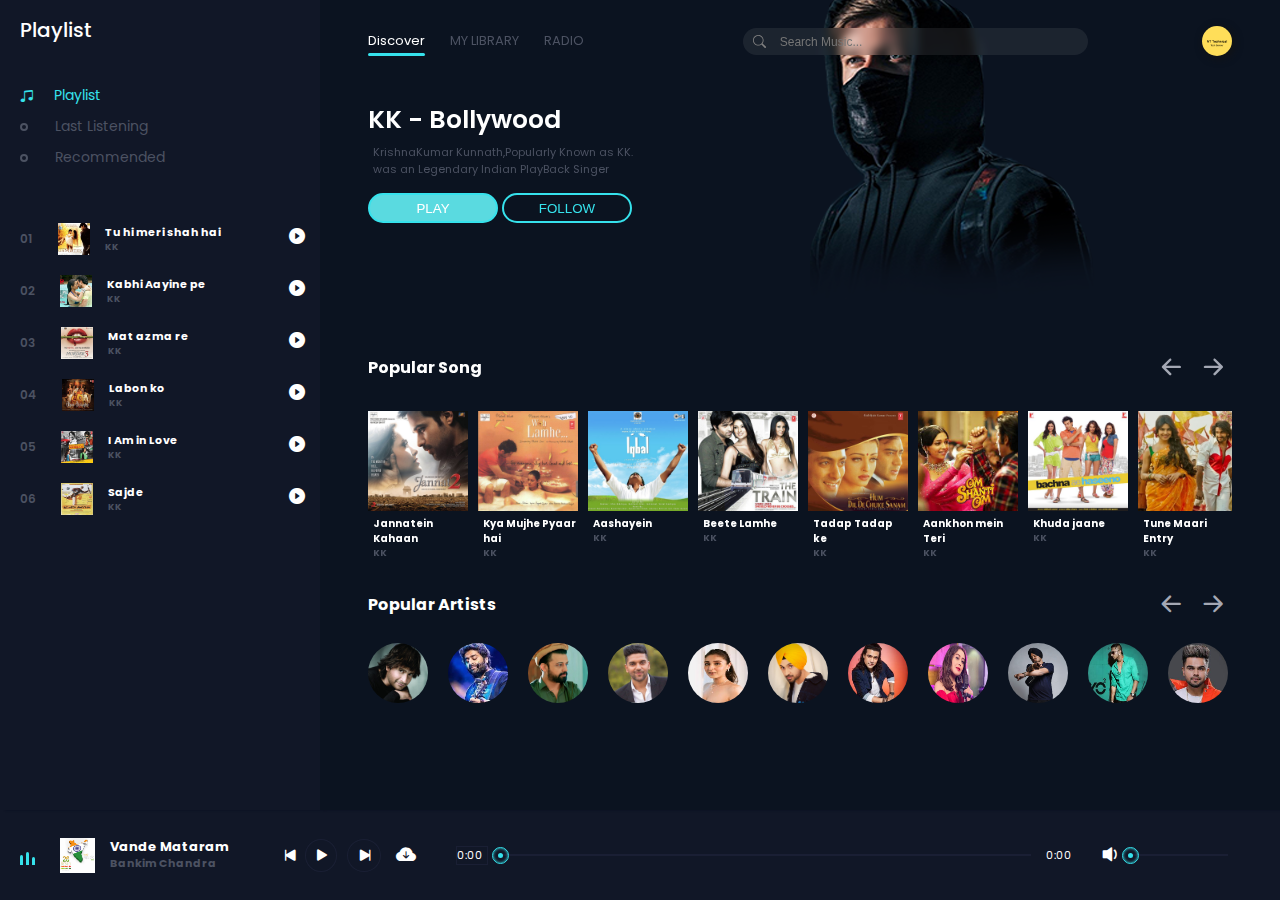
==== kk.html @ ccb330b7 "commit message" ====
<!DOCTYPE html>
<html lang="en">

<head>
    <meta charset="UTF-8">
    <meta name="viewport" content="width=device-width, initial-scale=1.0">
    <link rel="stylesheet" href="https://cdn.jsdelivr.net/npm/bootstrap-icons@1.7.2/font/bootstrap-icons.css">
    <link rel="stylesheet" href="style.css">
    <link rel="stylesheet" href="media.css">
    <title>Music App</title>
</head>

<body>
    <header>
        <div class="menu_side">
            <h6 id="menu_list_active_buttons"><i class="bi bi-music-note-list"></i></h6>
            <h1>Playlist</h1>
            <div class="playlist">
                <h4 class="active"><span></span><i class="bi bi-music-note-beamed"></i> Playlist</h4>
                <h4><span></span><i class="bi bi-music-note-beamed"></i> Last Listening</h4>
                <h4><span></span><i class="bi bi-music-note-beamed"></i> Recommended</h4>
            </div>
            <div class="menu_song">
                <li class="songItem">
                    <span>01</span>
                    <img src="img/1.jpg" alt="Alan">
                    <h5>
                        On My Way
                        <div class="subtitle">Alan Walker</div>
                    </h5>
                    <i class="bi playListPlay bi-play-circle-fill" id="1"></i>
                </li>
                <li class="songItem">
                    <span>02</span>
                    <img src="img/1.jpg" alt="Alan">
                    <h5>
                        On My Way
                        <div class="subtitle">Alan Walker</div>
                    </h5>
                    <i class="bi playListPlay bi-play-circle-fill" id="2"></i>
                </li>
                <li class="songItem">
                    <span>03</span>
                    <img src="img/1.jpg" alt="Alan">
                    <h5>
                        On My Way
                        <div class="subtitle">Alan Walker</div>
                    </h5>
                    <i class="bi playListPlay bi-play-circle-fill" id="3"></i>
                </li>
                <li class="songItem">
                    <span>04</span>
                    <img src="img/1.jpg" alt="Alan">
                    <h5>
                        On My Way
                        <div class="subtitle">Alan Walker</div>
                    </h5>
                    <i class="bi playListPlay bi-play-circle-fill" id="4"></i>
                </li>
                <li class="songItem">
                    <span>05</span>
                    <img src="img/1.jpg" alt="Alan">
                    <h5>
                        On My Way
                        <div class="subtitle">Alan Walker</div>
                    </h5>
                    <i class="bi playListPlay bi-play-circle-fill" id="5"></i>
                </li>
                <li class="songItem">
                    <span>06</span>
                    <img src="img/1.jpg" alt="Alan">
                    <h5>
                        On My Way
                        <div class="subtitle">Alan Walker</div>
                    </h5>
                    <i class="bi playListPlay bi-play-circle-fill" id="6"></i>
                </li>
            </div>
        </div>


        <div class="song_side">
            <nav>
                <ul>
                    <li>Discover <span></span></li>
                    <li>MY LIBRARY</li>
                    <li>RADIO</li>
                </ul>
                <div class="search">
                    <div class="search_results"></div>
                    <i class="bi bi-search"></i>
                    <input type="text" placeholder="Search Music...">
                </div>
                <div class="user">
                    <img src="img/KDS CODER.png" alt="User" title="KDS CODER (Jahid Khan)">
                </div>
            </nav>
            <div class="content">
                <h1>KK - Bollywood </h1>
                <p>
                    KrishnaKumar Kunnath,Popularly Known as KK.
                    <br>
                    was an Legendary Indian PlayBack Singer
                </p>
                <div class="buttons">
                    <button>PLAY</button>
                    <button>FOLLOW</button>
                </div>
            </div>
            <div class="popular_song">
                <div class="h4">
                    <h4>Popular Song</h4>
                    <div class="btn_s">
                        <i id="left_scroll" class="bi bi-arrow-left-short" style="font-size: 2.4rem;"></i>
                        <i id="right_scroll" class="bi bi-arrow-right-short" style="font-size: 2.4rem;"></i>
                    </div>
                </div>
                <div class="pop_song">
                    <li class="songItem">
                        <div class="img_play">
                            <img src="img/1.jpg" alt="alan">
                            <i class="bi playListPlay bi-play-circle-fill" id="7"></i>
                        </div>
                        <h5>On My Way
                            <br>
                            <div class="subtitle">Alan Walker</div>
                        </h5>
                    </li>
                    <li class="songItem">
                        <div class="img_play">
                            <img src="img/1.jpg" alt="alan">
                            <i class="bi playListPlay bi-play-circle-fill" id="8"></i>
                            <!-- change All id  -->
                        </div>
                        <h5>On My Way
                            <br>
                            <div class="subtitle">Alan Walker</div>
                        </h5>
                    </li>
                    <li class="songItem">
                        <div class="img_play">
                            <img src="img/1.jpg" alt="alan">
                            <i class="bi playListPlay bi-play-circle-fill" id="9"></i>
                        </div>
                        <h5>On My Way
                            <br>
                            <div class="subtitle">Alan Walker</div>
                        </h5>
                    </li>
                    <li class="songItem">
                        <div class="img_play">
                            <img src="img/1.jpg" alt="alan">
                            <i class="bi playListPlay bi-play-circle-fill" id="10"></i>
                        </div>
                        <h5>On My Way
                            <br>
                            <div class="subtitle">Alan Walker</div>
                        </h5>
                    </li>
                    <li class="songItem">
                        <div class="img_play">
                            <img src="img/1.jpg" alt="alan">
                            <i class="bi playListPlay bi-play-circle-fill" id="11"></i>
                        </div>
                        <h5>On My Way
                            <br>
                            <div class="subtitle">Alan Walker</div>
                        </h5>
                    </li>
                    <li class="songItem">
                        <div class="img_play">
                            <img src="img/1.jpg" alt="alan">
                            <i class="bi playListPlay bi-play-circle-fill" id="12"></i>
                        </div>
                        <h5>On My Way
                            <br>
                            <div class="subtitle">Alan Walker</div>
                        </h5>
                    </li>
                    <li class="songItem">
                        <div class="img_play">
                            <img src="img/1.jpg" alt="alan">
                            <i class="bi playListPlay bi-play-circle-fill" id="13"></i>
                        </div>
                        <h5>On My Way
                            <br>
                            <div class="subtitle">Alan Walker</div>
                        </h5>
                    </li>
                    <li class="songItem">
                        <div class="img_play">
                            <img src="img/1.jpg" alt="alan">
                            <i class="bi playListPlay bi-play-circle-fill" id="14"></i>
                        </div>
                        <h5>On My Way
                            <br>
                            <div class="subtitle">Alan Walker</div>
                        </h5>
                    </li>
                    <li class="songItem">
                        <div class="img_play">
                            <img src="img/1.jpg" alt="alan">
                            <i class="bi playListPlay bi-play-circle-fill" id="15"></i>
                        </div>
                        <h5>On My Way
                            <br>
                            <div class="subtitle">Alan Walker</div>
                        </h5>
                    </li>
                </div>
            </div>
            <div class="popular_artists">
                <div class="h4">
                    <h4>Popular Artists</h4>
                    <div class="btn_s">
                        <i id="left_scrolls" class="bi bi-arrow-left-short" style="font-size: 2.4rem;"></i>
                        <i id="right_scrolls" class="bi bi-arrow-right-short" style="font-size: 2.4rem;"></i>
                    </div>
                </div>
                <div class="item">

                    <li>
                        <a href="kk.html"> <img src="img/kk.jpeg" alt="Alan Walker" title="KK"></a>
                    </li>
                    <li>
                        <img src="img/arjit.jpg" alt="Arjit Singh" title="Arjit Singh">
                    </li>
                    <li>
                        <img src="img/atif.jpeg" alt="Atif Aslam" title="Atif Aslam">
                    </li>
                    <li>
                        <img src="img/guru.jpg" alt="Guru RAndawa" title="Guru Randawa">
                    </li>
                    <li>
                        <img src="img/dhvani.jpg" alt="Dhvani" title="Dhvani">
                    </li>
                    <li>
                        <img src="img/Diljit_Dosanjh.jpg" alt="Diljit Dosanjh" title="Diljit Dosanjh">
                    </li>
                    <li>
                        <img src="img/jubin.jpeg" alt="Jubin Nautiyal" title="Jubin Nautiyal">
                    </li>
                    <li>
                        <img src="img/neha.jpg" alt="Neha Kakker" title="Neha Kakker">
                    </li>
                    <li>
                        <img src="img/sidhu.jpg" alt="Justin Bieber" title="Sidhu Moosewala">
                    </li>
                    <li>
                        <img src="img/honey.jpg" alt="Honey Singh" title="Honey Singh">
                    </li>
                    <li>
                        <img src="img/akhil.jpg" alt="Akhil" title="Akhil">
                    </li>
                    <!-- change all img  -->
                </div>
            </div>
        </div>


        <div class="master_play">
            <div class="wave">
                <div class="wave1"></div>
                <div class="wave1"></div>
                <div class="wave1"></div>
            </div>
            <img src="img/26th.jpg" alt="Alan" id="poster_master_play">
            <h5 id="title">Vande Mataram<br>
                <div class="subtitle">Bankim Chandra</div>
            </h5>
            <div class="icon">
                <!-- <i class="bi bi-skip-start-fill" id="back"></i>
            <i class="bi bi-play-fill" id="masterPlay"></i>
            <i class="bi bi-skip-end-fill" id="next"></i> -->
                <!-- <i class="bi shuffle bi-music-note-beamed">next</i> -->
                <i class="bi bi-skip-start-fill" id="back"></i>
                <i class="bi bi-play-fill" id="masterPlay"></i>
                <i class="bi bi-skip-end-fill" id="next" accesskey="n"></i>
                <a href="#" download id="download_music"><i class="bi bi-cloud-arrow-down-fill"></i></a>
            </div>
            <span id="currentStart">0:00</span>
            <div class="bar">
                <input type="range" id="seek" min="0" value="0" max="100">
                <div class="bar2" id="bar2"></div>
                <div class="dot"></div>
            </div>
            <span id="currentEnd">0:00</span>

            <div class="vol">
                <i class="bi bi-volume-down-fill" id="vol_icon"></i>
                <input type="range" id="vol" min="0" value="30" max="100">
                <div class="vol_bar"></div>
                <div class="dot" id="vol_dot"></div>
            </div>
        </div>
    </header>
    <script src="kk.js"></script>
    <script>
        let menu_list_active_button = document.getElementById('menu_list_active_button');
        let menu_side = document.getElementsByClassName('menu_side')[0];

        menu_list_active_buttons.addEventListener('click', () => {
            menu_side.style.transform = "unset";
            menu_list_active_button.style.opacity = 0;
        })

        let song_side = document.getElementsByClassName('menu_list_active_button')[0];

        song_side.addEventListener('click', () => {
            menu_side.style.transform = "translateX(-100%)";
            menu_list_active_button.style.opacity = 1;
            menu_side.style.transform = "set";
        })
    </script>
</body>

</html>
---- style.css ----
/* Google Font 'Poppins'  */
@import url('https://fonts.googleapis.com/css2?family=Poppins:wght@100;200;300;400;500;600;700;800;900&display=swap');
* {
    padding: 0%;
    margin: 0%;
    box-sizing: border-box;
}

body {
    width: 100%;
    height: 100vh;
    background-color: #131312;
    font-family: 'Poppins' , sans-serif;
    display: flex;
    align-items: center;
    justify-content: center;
}

header {
    width: 100%;
    height: 100%;
    /* border: 1px solid #fff; */
    display: flex;
    flex-wrap: wrap;
    overflow: hidden;
}

header .menu_side, .song_side {
    position: relative;
    width: 25%;
    height: 90%;
    /* border: 1px solid #fff; */
    background-color: #111727;
    box-shadow: 5px 0px 2px #090f1f;
    color: #fff;
}

header .song_side {
    width: 75%;
    background: #0b1320;
}

header .master_play {
    width: 100%;
    height: 10%;
    background: #111727;
    box-shadow: 0px 1px 6px #090f1f;
}

header .menu_side h1 {
    font-size: 20px;
    margin: 15px 0px 0px 20px;
    font-weight: 500;
}

header .menu_side .playlist {
    margin:  40px 0px 0px 20px;
}

header .menu_side .playlist h4 {
    font-size: 14px;
    font-weight: 400;
    padding-bottom: 10px;
    color: #4c5262;
    cursor: pointer;
    display: flex;
    align-items: center;
    transition: .3s linear;
}
header .menu_side h6 {
    display: none;
}
header .menu_side .playlist h4:hover {
    color: #fff;
}
header .menu_side .playlist h4 span{
    position: relative;
    margin-right: 35px;
}
header .menu_side .playlist h4 span::before{
    content: '';
    position: absolute;
    width: 4px;
    height: 4px;
    border: 2px solid #4c5262;
    border-radius: 50%;
    top: -4px;
    transition: .3s linear;
}
header .menu_side .playlist h4:hover span::before{
    border: 2px solid #fff;
}
header .menu_side .playlist h4 .bi{
    display: none;
}
header .menu_side .playlist .active{
    color: #36e2ec;
}
header .menu_side .playlist .active span{
    display: none;
}
header .menu_side .playlist .active .bi{
    display: flex;
    margin-right: 20px;
}
header .menu_side .menu_song {
    width: 100%;
    height: 300px;
    /* border: 1px solid #fff; */
    margin-top: 40px;
}
header .menu_side .menu_song li{
    position: relative;
    list-style-type: none;
    padding: 5px 0px 5px 20px;
    display: flex;
    align-items: center;
    margin-bottom: 10px;
    cursor: pointer;
    transition: .3s linear;
}
header .menu_side .menu_song li:hover{
    background: rgb(105, 105, 170,.1);
}
header .menu_side .menu_song li span{
    font-size: 12px;
    font-weight: 600;
    color: #4c5262;
}
header .menu_side .menu_song li img{
    width: 32px;
    height: 32px;
    margin-left: 25px;
}
header .menu_side .menu_song li h5{
    font-size: 11px;
    margin-left: 15px;
}
header .menu_side .menu_song li h5 .subtitle{
    font-size: 9px;
    color: #4c5262;
}
header .menu_side .menu_song li .bi{
    position: absolute;
    right: 15px;
    top: 6px;
    font-size: 16px;
}

header .master_play {
    display: flex;
    align-items: center;
    padding: 0px 20px;
}
header .master_play .wave{
    width: 30px;
    height: 30px;
    /* border: 1px solid #fff; */
    padding-bottom: 5px;
    display: flex;
    align-items: flex-end;
    margin-right: 10px;
}
header .master_play .wave .wave1{
    width: 3px;
    height: 10px;
    margin-right: 3px ;
    border-radius: 10px 10px 0px 0px ;
    background: #36e2ec;
    animation: unset;
}
header .master_play .wave .wave1:nth-child(2){
    height: 13px;
    /* animation-delay: .4s; */
}
header .master_play .wave .wave1:nth-child(3){
    height: 8px;
    /* animation-delay: .8s; */
}
/* javascript class wave  */
header .master_play .active2 .wave1{
    animation: wave .5s linear infinite;
}
header .master_play .active2 .wave1:nth-child(2){
    animation-delay: .4s;
}
header .master_play .active2 .wave1:nth-child(3){
    animation-delay: .8s;
}

@keyframes wave {
    0%{
        height: 10px;
    }
    50%{
        height: 15px;
    }
    100%{
        height: 10px;
    }
}


header .master_play img {
    width: 35px;
    height: 35px;
}
header .master_play h5 {
    width: 130px;
    font-size: 13px;
    margin-left: 15px;
    color: #fff;
    line-height: 17px;
}
header .master_play h5 .subtitle{
   font-size: 11px;
   color: #4c5262;
}
header .master_play .icon{
   font-size: 20px;
   color: #fff;
   margin: 0px 20px 0px 40px;
   outline: none;
}
header .master_play .icon .bi{
 cursor: pointer;
 outline: none;
 /* border: 1px solid rgb(105, 105, 170,.1); */

}
header .master_play .icon .bi:nth-child(2){
border: 1px solid rgb(105, 105, 170,.1);
border-radius: 50%;
padding: 1px 4px 0px 6px;
margin: 0px 5px;
transition: .3s linear;
}

header .master_play span {
    color: #fff;
    width: 32px;
    font-size: 11px;
    font-weight: 400;
}
header .master_play #currentStart{
    margin: 0px 0px 0px 20px;
    border: 1px solid rgb(105, 105, 170,.1);

}

header .master_play .bar {
    position: relative;
    width: 43%;
    height: 2px;
    background: rgb(105, 105, 170,.1);
    margin: 0px 15px 0px 10px;
}
header .master_play .bar .bar2{
   position: absolute;
   background: #36e2ec;
   width: 0%;
   height: 100%;
   top: 0;
   transition: 1s linear;
}
header .master_play .bar .dot{
   position: absolute;
   width: 5px;
   height: 5px;
   background: #36e2ec;
   border-radius: 50%;
   left: 0%;
   top: -1px;
   transition: 1s linear;
}
header .master_play .bar .dot::before{
    content: '';
   position: absolute;
   width: 15px;
   height: 15px;
   border:1px solid #36e2ec;
   border-radius: 50%;
   left: -6px;
   top: -6px;
  box-shadow: inset 0px 0px 3px #36e2ec;
  
}
header .master_play .bar input{
   position: absolute;
   width: 100%;
   top: -6px;
   left: 0;
   cursor: pointer;
   z-index: 99999999;
   transition: 3s linear;
   opacity: 0;
}
header .master_play .vol{
  position: relative;
  width: 100px;
  height: 2px;
  margin-left: 50px;
 background: rgb(105, 105, 170,.1); 
}
header .master_play .vol .bi{
position: absolute;
color: #fff;
font-size: 25px;
top: -17px;
left: -30px;
}
header .master_play .vol input{
    position: absolute;
    width: 100%;
    top: -10px;
    left: 0;
    cursor: pointer;
    z-index: 99999999;
    transition: 3s linear;
    opacity: 0;
 }

 header .master_play .vol .vol_bar{
    position: absolute;
    background: #36e2ec;
    width: 0%;
    height: 100%;
    top: 0;
    transition: 1s linear;
 }
 header .master_play .vol .dot{
    position: absolute;
    width: 5px;
    height: 5px;
    background: #36e2ec;
    border-radius: 50%;
    left: 0%;
    top: -1px;
    transition: 1s linear;
 }
 header .master_play .vol .dot::before{
     content: '';
    position: absolute;
    width: 15px;
    height: 15px;
    border:1px solid #36e2ec;
    border-radius: 50%;
    left: -6px;
    top: -6px;
   box-shadow: inset 0px 0px 3px #36e2ec;
 }

 header .song_side {
     z-index: 2;
 }
 header .song_side::before{
     content: '';
     position: absolute;
     width: 100%;
     height: 300px;
     background: url('bg.png');
     z-index: -1;
 }
 header .song_side nav{
    width: 90%;
    height: 10%;
    margin: auto;
    /* border: 1px solid #fff; */
    display: flex;
    align-items: center;
    justify-content: space-between;
 }
 header .song_side nav ul{
    display: flex;
 }
 header .song_side nav ul li{
    position: relative;
    list-style-type: none;
    font-size: 13px;
    color: #4c5262;
    margin-right: 25px;
    cursor: pointer;
    transition: .3s linear;
 }
 header .song_side nav ul li:hover{
   color: #fff;
 }
 header .song_side nav ul li:nth-child(1){
   color: #fff;
 }
 header .song_side nav ul li span{
   position: absolute;
   width: 100%;
   height: 2.5px;
   background: #36e2ec;
   bottom: -5px;
   left: 0;
   border-radius: 20px;
 }
 header .song_side nav .search{
   position: relative;
   width: 40%;
   padding: 1px 10px;
   border-radius: 20px;
   color: gray;
 }
 header .song_side nav .search::before{
     content: '';
   position: absolute;
   width: 100%;
   height: 100%;
   border-radius: 20px;
   background: rgb(184, 184, 184,.1);
   backdrop-filter: blur(5px);
   z-index: -1;
 }
 header .song_side nav .search .bi{
    font-size: 13px;
    padding: 3px 0px 0px 10px;
 }
 header .song_side nav .search input{
    background: none;
    outline: none;
    border: none;
    padding: 0px 10px;
    color: #fff;
    font-size: 12px;
 }
 header .song_side nav .user{
    position: relative;
    width: 30px;
    height: 30px;
    border-radius: 50%;
    cursor: pointer;
 }
 header .song_side nav .user img{
    position: absolute;
    width: 30px;
    height: 30px;
    border-radius: 50%;
    box-shadow: 2px 2px 8px #131312;
 }

 header .song_side .content {
     width:90%;
     height: 30%;
     margin: auto;
     /* border: 1px solid #fff; */
     padding-top: 20px;
 }
 
 header .song_side .content h1{
    font-size: 25px;
    font-weight: 600;
 }
 header .song_side .content p{
    font-size: 11px;
    font-weight: 400;
    color: #4c5262;
    margin: 5px;
 }
 header .song_side .content .buttons{
    margin-top: 15px;
 }
 header .song_side .content .buttons button{
    width: 130px;
    height: 30px;
    border: 2px solid #36e2ec;
    outline: none;
    border-radius: 20px;
    background: #5adae0;
    color: #fff;
    cursor: pointer;
    transition: .3s linear;
 }
 header .song_side .content .buttons button:hover{
    border: 2px solid #36e2ec;
    background: none;
    color: #36e2ec;
 }
 header .song_side .content .buttons button:nth-child(2){
    border: 2px solid #36e2ec;
    background: none;
    color: #36e2ec;
 }
 header .song_side .content .buttons button:nth-child(2):hover{
    border: 2px solid #36e2ec;
    background: #36e2ec;
    color: #fff;
 }

 header .song_side .popular_song {
     width: 90%;
     height: auto;
     /* border: 1px solid #fff; */
     margin: auto;
     margin-top: 15px;
 }
 header .song_side .popular_song .h4{
    display: flex;
    align-items: center;
    justify-content: space-between;
 }
 header .song_side .popular_song .h4 .bi{
    color: #a4a8b4;
    cursor: pointer;
    transition: .3s linear;
 }
 header .song_side .popular_song .h4 .bi:hover{
    color: #fff;
 }

 header .song_side .popular_song .pop_song {
     width: 100%;
     height: 150px;
     margin-top: 15px;
     display: flex;
     overflow-x: auto;
     scroll-behavior: smooth;
 }
 header .song_side .popular_song .pop_song::-webkit-scrollbar{
     display: none;
 }
 header .song_side .popular_song .pop_song li{
     min-width: 100px;
     height: 140px;
     list-style-type: none;
     margin-right: 10px;
     transition: .3s linear;
 }
 header .song_side .popular_song .pop_song li:hover{
     background: rgb(105, 105, 170,.1);
 }
 header .song_side .popular_song .pop_song li .img_play{
    position: relative;
    width: 100px;
    height: 100px;
    display: flex;
    align-items: center;
    justify-content: center;
 }
 header .song_side .popular_song .pop_song li .img_play img{
   width: 100%;
   height: 100%;
 }
 header .song_side .popular_song .pop_song li .img_play .bi{
   position: absolute;
   font-size: 20px;
   cursor: pointer;
   transition: .3s linear;
   opacity: 0;
 }
 header .song_side .popular_song .pop_song li .img_play:hover .bi{
   opacity: 1;
 }
 header .song_side .popular_song .pop_song li h5{
   padding: 5px 0px 0px 5px;
   line-height: 15px;
   font-size: 10px;
 }
 header .song_side .popular_song .pop_song li h5 .subtitle{
   font-size: 9px;
   color: #4c5262;
 }

 header .song_side .popular_artists {
    width: 90%;
    height: auto;
    /* border: 1px solid #fff; */
    margin: auto;
    margin-top: 15px;
}
header .song_side .popular_artists .h4{
   display: flex;
   align-items: center;
   justify-content: space-between;
}
header .song_side .popular_artists .h4 .bi{
   color: #a4a8b4;
   cursor: pointer;
   transition: .3s linear;
}
header .song_side .popular_artists .h4 .bi:hover{
   color: #fff;
}
header .song_side .popular_artists .item{
  width: 100%;
  height: auto;
  margin-top: 10px;
  display: flex;
  overflow-x: auto;
  scroll-behavior: smooth;
}
header .song_side .popular_artists .item::-webkit-scrollbar{
  display: none;
}
header .song_side .popular_artists .item li{
 list-style-type: none;
 position: relative;
 min-width: 60px;
 height: 60px;
 /* background-color: #fff; */
 border-radius: 50%;
 margin-right: 20px;
 cursor: pointer;
}
header .song_side .popular_artists .item li img{
 width: 100%;
 height: 100%;
 border-radius: 50%;
 position: absolute;
}


/* add shuffle and download  */

/* Step 2  */
/* Next Step In Javascript File  */

header .master_play .icon {
    font-size: 20px;
    color: #fff;
    margin: 0px 20px 0px 40px;
    outline: none;
    display: flex;
    align-items: center;
}
header .master_play .icon .shuffle {
    font-size: 17px;
    margin-right: 10px;
    display: flex;
    align-items: center;
    width: 18px;
    /* border: 1px solid #fff; */
    overflow: hidden;
}
header .master_play .icon #download_music {
    color: #fff;
}
header .master_play .icon #download_music .bi {
   font-size: 20px;
   margin-left: 10px;
}


/* Step 4 */
/* Next Step In Javascript File  */

header .master_play .icon .bi:nth-child(3) {
    border: 1px solid rgb(105,105,170,.1);
    border-radius: 50%;
    padding: 1px 5px 0px 7px;
    margin: 0px 5px;
    transition: .3s linear;
}

/* Step 2  */
/* Next Step In Javascript File  */

header .master_play .icon {
    font-size: 20px;
    color: #fff;
    margin: 0px 20px 0px 40px;
    outline: none;
    display: flex;
    align-items: center;
}
header .master_play .icon .shuffle {
    font-size: 17px;
    margin-right: 10px;
    display: flex;
    align-items: center;
    width: 18px;
    /* border: 1px solid #fff; */
    overflow: hidden;
}
header .master_play .icon #download_music {
    color: #fff;
}
header .master_play .icon #download_music .bi {
   font-size: 20px;
   margin-left: 10px;
}


/* Step 4 */
/* Next Step In Javascript File  */

header .master_play .icon .bi:nth-child(3) {
    border: 1px solid rgb(105,105,170,.1);
    border-radius: 50%;
    padding: 1px 5px 0px 7px;
    margin: 0px 5px;
    transition: .3s linear;
}




/* search  */
/* Step 2  */
/* Next Step In Javascript File  */

header .song_side nav .search .search_results {
    position: absolute;
    width: 100%;
    height: 200px;
    /* border: 1px solid #fff; */
    margin-top: 11px;
    border-radius: 10px;
    display: flex;
    align-items: flex-start;
    justify-content: flex-start;
    flex-direction: column;
    overflow: auto;
}

header .song_side nav .search .search_results::-webkit-scrollbar {
    display: none;
}

header .song_side nav .search .search_results .card {
    width: 100%;
    min-height: 45px;
    /* border: 1px solid #fff; */
    display: flex;
    align-items: center;
    padding: 0px 5px;
    background: rgb(184, 184, 184, 0.3);
    display: none;
    margin-bottom: 5px;
    text-decoration: none;
    flex-wrap: wrap;
}

header .song_side nav .search .search_results .card img {
    width: 35px;
    height: 35px;
    border-radius: 5px;
}

header .song_side nav .search .search_results .card .content {
    width: 80%;
    height: 100%;
    /* border: 1px solid #fff; */
    padding: 0;
    font-size: 13px;
    font-weight: 600;
    color: #fff;
    display: flex;
    align-items: flex-start;
    justify-content: center;
    flex-direction: column;
    flex-wrap: wrap;
}

header .song_side nav .search .search_results .card .content .subtitle {
    font-size: 11px;
    color: #a4a8b4;
    font-weight: 500;
    flex-wrap: wrap;
}
---- media.css ----
@media screen and (max-width: 1200px) {
    header {
        width: 100%;
        transition: .5s linear;
    }
    header .menu_side, .song_side {
        width: 30%;
    }
    header .song_side{
        width: 70%;
    }
    header .song_side .content {
        height: 18%;
    }
    header .menu_side h6 {
       display: none;
    }
    header .song_side .popular_song {
        width: 90%;
        height: auto;
        /* border: 1px solid #fff; */
        margin: auto;
        margin-top: 50px;
    }
    header .master_play h5 {
        width: 160px;
        font-size: 12px;
        margin-left: 15px;
        color: #fff;
        /* line-height: 17px; */
        flex-wrap: wrap;

    }
    header .master_play h5 .subtitle {
        font-size: 11px;
        color: #4c5262;
    }
    header .song_side .popular_artists {
        width: 90%;
        height: auto;
        /* border: 1px solid #fff; */
        margin: auto;
        margin-top: -14px;
    }

  
}

@media screen and (max-width: 930px) {
    header .menu_side {
        z-index: 999;
        width: 40%;
        position: absolute;
        transition: 1s linear;
        transform: translateX(-100%);

    }
    header .master_play h5 {
        width: 190px;
        font-size: 8px;
        margin-left: 15px;
        color: #fff;
        /* line-height: 17px; */
        flex-wrap: wrap;
        display: none;

    }
    header .master_play h5 .subtitle {
        font-size: 10px;
        color: #4c5262;
        display: none;
    }
  
        
    
    header .song_side {
        width: 100%;
    }
    header .master_play {
        position: absolute;
        bottom: 0;
    } 

    header .menu_side h6 {
        position: absolute;
        right: -40px;
        bottom: 10px;
        width: 40px;
        height: 40px;
        background: #111727;
        border-radius: 0px 10px 10px 0px;
        display: flex;
        align-items: center;
        justify-content: center;
        font-size: 18px;
        cursor: pointer;
        transition: 1s linear;
    }
    header .song_side .popular_artists {
        width: 90%;
        height: auto;
        /* border: 1px solid #fff; */
        margin: auto;
        margin-top: -14px;
    }

}

@media screen and (max-width: 680px) {

    header{
        width: 100%;
        height: 100vh;
    }
    header .song_side nav ul li {
        /* font-style: italic; */
        font-size: 11px;
        margin-right: 10px;
    }
    header .song_side nav .search {
        width: auto;
        
    }
    header .menu_side{
        width: 60%;
    }
    header .master_play{
       
        z-index: 99999999999999999999999999999999;
    }
    header .master_play .icon {
        position: absolute;
        top: -46px;
        right: 20%;
    }
    /* header .master_play .icon ::before {
        position: absolute;
       content: "";
       width: 200px;
       height: 180px;
       background: #111727;
       z-index: -1;
       border-radius: 50% 50% 0% 0%;
       left: -20px;
       box-shadow: 0px -11px 20px -17px #000;
    } */
    /* header .master_play .wave {
        position: absolute;
        top: -90px;
        width: 40px;
        height: 40px;
        right: 40%;
    }
    header .master_play .wave .wave1{
        width: 8px;
    } */
      header .master_play h5 {
        width: 190px;
        font-size: 8px;
        margin-left: 15px;
        color: #fff;
        /* line-height: 17px; */
        flex-wrap: wrap;
        display: none;

    }
    header .master_play h5 .subtitle {
        font-size: 8px;
        color: #4c5262;
        display: none;
    }
    /* added  */
    @media screen and (max-width: 680px) {
        header .master_play .icon {
            position: absolute;
            top: -46px;
            right: 17%;
            background: transparent;
            color: white;
            font-size: 1.7rem;
            margin-top: 7px;
            margin-bottom: 5px;
        }
    }
    header .song_side .popular_artists {
        width: 90%;
        height: auto;
        /* border: 1px solid #fff; */
        margin: auto;
        margin-top: -14px;
    }

}
@media screen and (max-width:470px) {
    header .song_side nav .search {
        display: flex;
        width: 150px;
        width: 150px;
        margin-right: 5px;
    }
    header .master_play .wave {
        right: 44%;
    }
    header .menu_side {
        width: 70%;

    }

    header .song_side .popular_song {
        margin-top: 20px;
    }
    header .master_play h5 {
        width: 160px;
        font-size: 12px;
        margin-left: 15px;
        color: #fff;
        /* line-height: 17px; */
        flex-wrap: wrap;
        display: none;

    }
    header .song_side .popular_artists {
        width: 90%;
        height: auto;
        /* border: 1px solid #fff; */
        margin: auto;
        margin-top: -14px;
    }
}

@media screen and (max-width:412px) {

    header .song_side nav ul li {
        font-size: 10px;
        margin-right: 7px;
    }
    header .song_side nav .search {
        width: 140px;
    }
    header .song_side .popular_song{
        margin-top: 60px;
    }
    header .master_play .wave {
        right: 45%;
    }
    header .menu_side {
        width: 80%;
    }
    header .master_play h5 {
        width: 160px;
        font-size: 12px;
        margin-left: 15px;
        color: #fff;
        /* line-height: 17px; */
        display: none;
        flex-wrap: wrap;

    }
    header .song_side .popular_artists {
        width: 90%;
        height: auto;
        /* border: 1px solid #fff; */
        margin: auto;
        margin-top: -14px;
    }

}
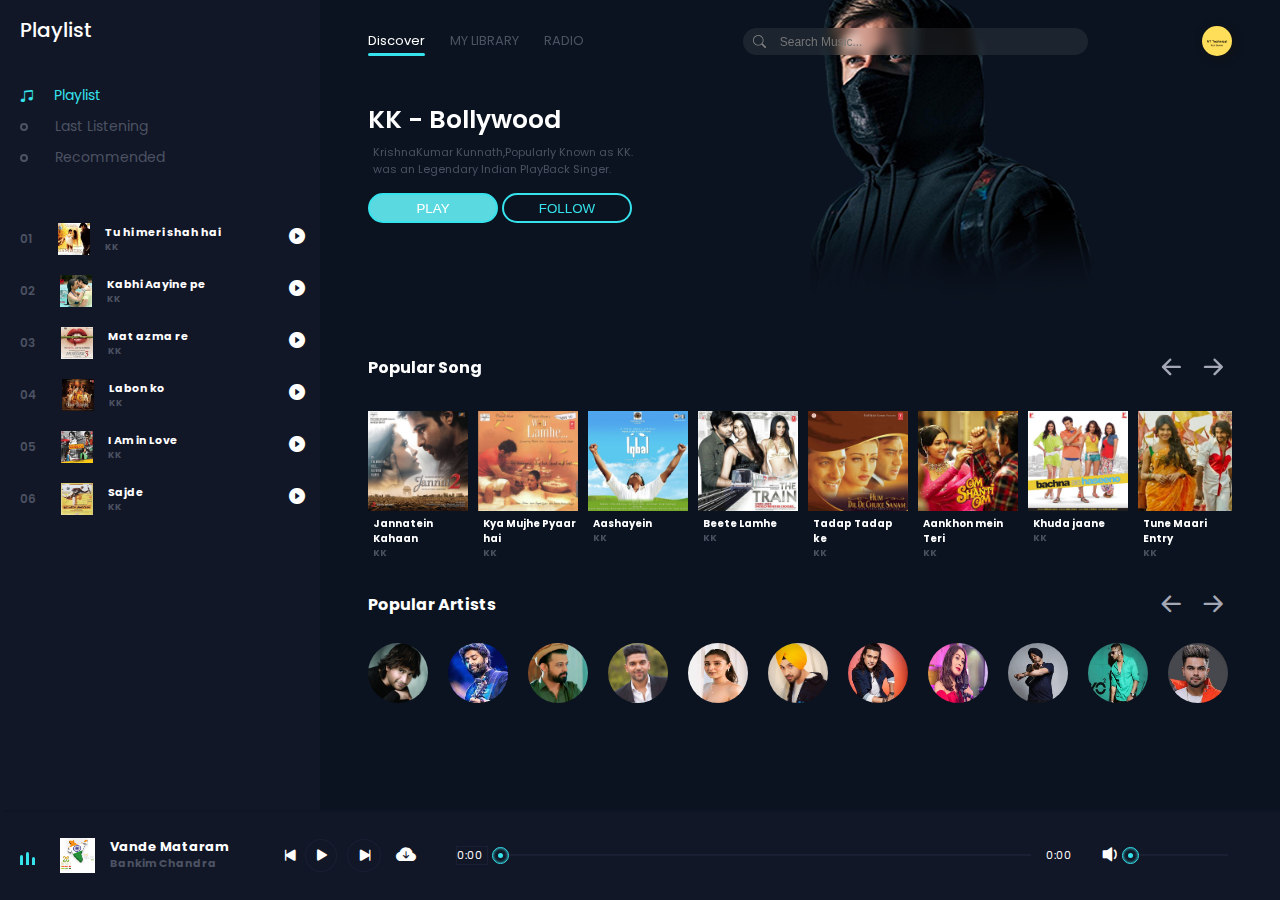
==== commit a31fd1e7: "commit1" ====
--- a/kk.html
+++ b/kk.html
@@ -82,7 +82,8 @@
         <div class="song_side">
             <nav>
                 <ul>
-                    <li>Discover <span></span></li>
+                    <li><a href="index.html" style="color: white; text-decoration: none;">Discover</a> <span></span>
+                    </li>
                     <li>MY LIBRARY</li>
                     <li>RADIO</li>
                 </ul>
@@ -100,7 +101,7 @@
                 <p>
                     KrishnaKumar Kunnath,Popularly Known as KK.
                     <br>
-                    was an Legendary Indian PlayBack Singer
+                    was an Legendary Indian PlayBack Singer.
                 </p>
                 <div class="buttons">
                     <button>PLAY</button>
@@ -223,7 +224,7 @@
                         <a href="kk.html"> <img src="img/kk.jpeg" alt="Alan Walker" title="KK"></a>
                     </li>
                     <li>
-                        <img src="img/arjit.jpg" alt="Arjit Singh" title="Arjit Singh">
+                        <a href="arijit.html"> <img src="img/arjit.jpg" alt="Arjit Singh" title="Arjit Singh"></a>
                     </li>
                     <li>
                         <img src="img/atif.jpeg" alt="Atif Aslam" title="Atif Aslam">
--- a/style.css
+++ b/style.css
@@ -359,6 +359,7 @@
      width: 100%;
      height: 300px;
      background: url('bg.png');
+     rotate: 360deg;
      z-index: -1;
  }
  header .song_side nav{
